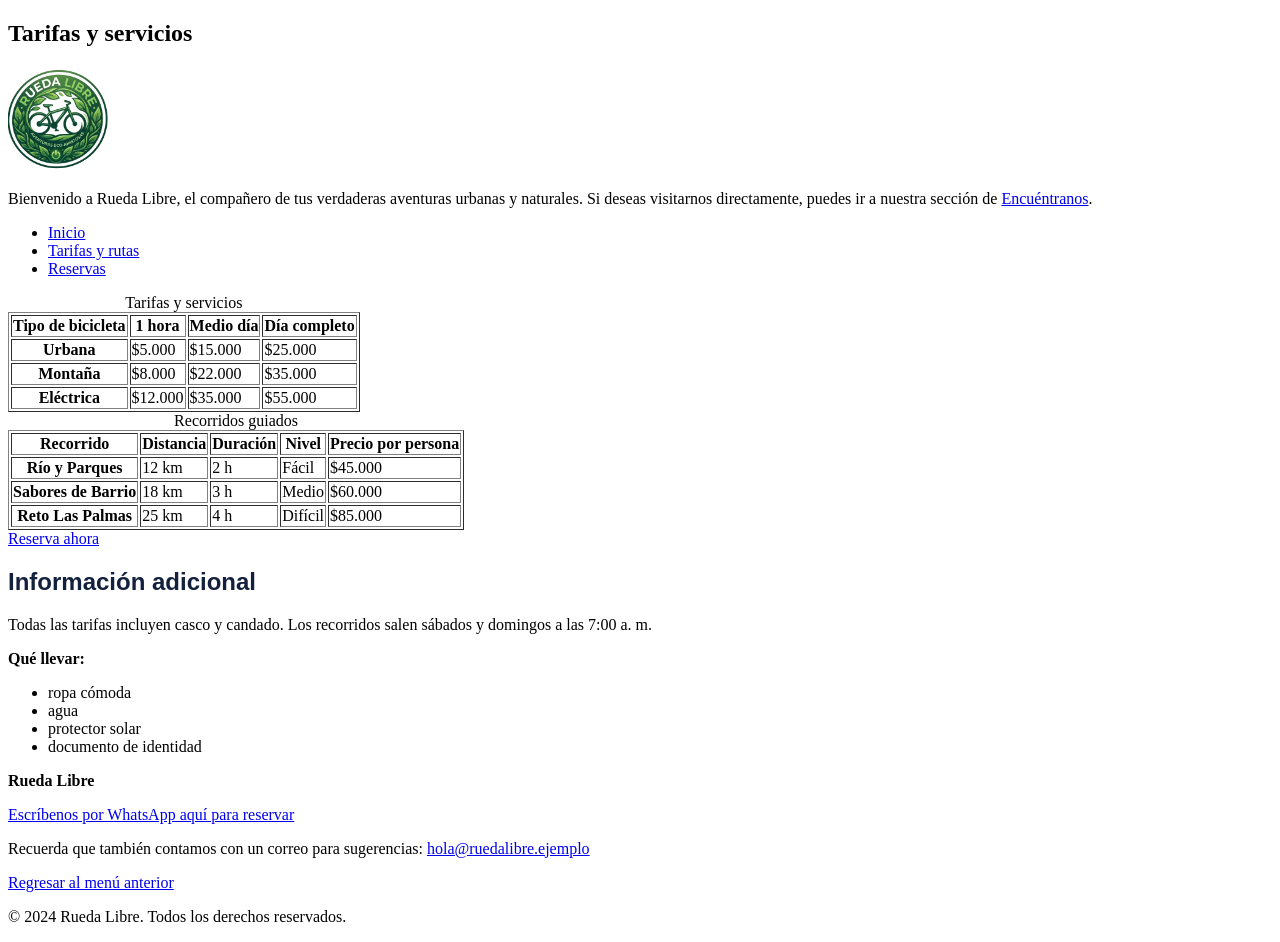
==== rueda-libre/paginas/nuestroservicios.html @ c4ad8934 "se agregan identaciones y se crea repositorio de respaldo" ====
<!DOCTYPE html> 
<html lang="es">
<head>
    <link rel="stylesheet" href="../css/estilos.css">
    <link rel="icon" href="../img/favicon.png" type="image/png">
    <meta charset="UTF-8">
    <meta name="viewport" content="width=device-width, initial-scale=1.0">
    <title>Rueda libre | Alquiler de Bicicletas</title>
</head>
<body>
      <section> <!-- CABECERA DE LA PÁGINA -->
        <header>
          <h1>Tarifas y servicios</h1>
        <div class="logo-principal">
        <img src="../img/logo.png" alt="Logo de Rueda Libre" width="100"> 
        <p>Bienvenido a Rueda Libre, el compañero de tus verdaderas aventuras urbanas y naturales. Si deseas visitarnos directamente, puedes ir a nuestra sección de <a href="../#encuentranos">Encuéntranos</a>.</p>
        </div>
        <nav>
                <ul>
                    <li><a href="../index.html">Inicio</a></li>
                    <li><a href="nuestroservicios.html">Tarifas y rutas</a></li>
                    <li><a href="reserva.html">Reservas</a></li>
                </ul>
            </nav>
          </header>
    </section>
<!--PRIMERA TABLA, TARIFAS Y SERVICIOS -->
  <table border="1">
    <caption>Tarifas y servicios</caption>
    <thead>
      <tr>
        <th scope="col">Tipo de bicicleta</th>
        <th scope="col">1 hora</th>
        <th scope="col">Medio día</th>
        <th scope="col">Día completo</th>
      </tr>
    </thead>
    <tbody>
      <tr>
        <th scope="row">Urbana</th>
        <td>$5.000</td>
        <td>$15.000</td>
        <td>$25.000</td>
      </tr>
      <tr>
        <th scope="row">Montaña</th>
        <td>$8.000</td>
        <td>$22.000</td>
        <td>$35.000</td>
      </tr>
      <tr>
        <th scope="row">Eléctrica</th>
        <td>$12.000</td>
        <td>$35.000</td>
        <td>$55.000</td>
      </tr>
    </tbody>
  </table>
<!--SEGUNDA TABLA, RECORRIDOS GUIADOS -->
  <section id="recorridos-guiados">
    <table border="1">
      <caption>Recorridos guiados</caption>
      <thead>
        <tr>
          <th scope="col">Recorrido</th>
          <th scope="col">Distancia</th>
          <th scope="col">Duración</th>
          <th scope="col">Nivel</th>
          <th scope="col">Precio por persona</th>
        </tr>
      </thead>
      <tbody>
        <tr>
          <th scope="row">Río y Parques</th>
          <td>12 km</td>
          <td>2 h</td>
          <td>Fácil</td>
          <td>$45.000</td>
        </tr>
        <tr>
          <th scope="row">Sabores de Barrio</th>
          <td>18 km</td>
          <td>3 h</td>
          <td>Medio</td>
          <td>$60.000</td>
        </tr>
        <tr>
          <th scope="row">Reto Las Palmas</th>
          <td>25 km</td>
          <td>4 h</td>
          <td>Difícil</td>
          <td>$85.000</td>
        </tr>
      </tbody>
    </table>
    <a href="reserva.html">Reserva ahora</a></li>
    <section>
      <h2>Información adicional</h2>
      <p>Todas las tarifas incluyen casco y candado. Los recorridos salen sábados y domingos a las 7:00 a. m.</p> 
      <p><strong>Qué llevar:</strong></p>
      <ul>
        <li>ropa cómoda</li>
        <li>agua</li>
        <li>protector solar</li>
        <li>documento de identidad</li>
      </ul>
    </section>
    <footer><!-- PIE DE PÁGINA -->
        <p><strong>Rueda Libre</strong></p>
        <p><a href="https://wa.me" target="_blank">Escríbenos por WhatsApp aquí para reservar</a></p>
        <p>Recuerda que también contamos con un correo para sugerencias: <a href="mailto:hola@ruedalibre.ejemplo">hola@ruedalibre.ejemplo</a></p>
        <p><a href="../index.html">Regresar al menú anterior</a></p>
        <p>&copy; 2024 Rueda Libre. Todos los derechos reservados.</p>
    </footer>

</body>
</html>
---- rueda-libre/css/estilos.css ----
:root {
    --color-verde: #1E7A4F;
    --color-azul: #14213D;
    --color-crema: #FAF6EF;
    --color-naranja: #F39A2B;
    --color-gris: #5B6470;

    --fuente-titulos: 'Montserrat', sans-serif;
    --fuente-textos: 'Open Sans', sans-serif;

    --espacio-s: 0.5rem;
    --espacio-m: 1rem;
    --espacio-l: 2rem;
}       
.h1, h2, h3, dt {
    color: var(--color-azul);
    font-family: var(--fuente-titulos);
}
.p {
    color: var(--color-gris);
    font-family: var(--fuente-textos);
}
#header-principal{

}
#quienes-somos{

}
#nuestros-servicios{
}
.recorrido1, .recorrido2, .recorrido3 {
    center;
  border: 1px solid var(--color-gris);
  border-radius: 12px;
  padding: var(--espacio-m);
  background-color: var(--color-crema);
}
#como-alquilar{
}
#encuentranos{
}
#pie-pagina{
}
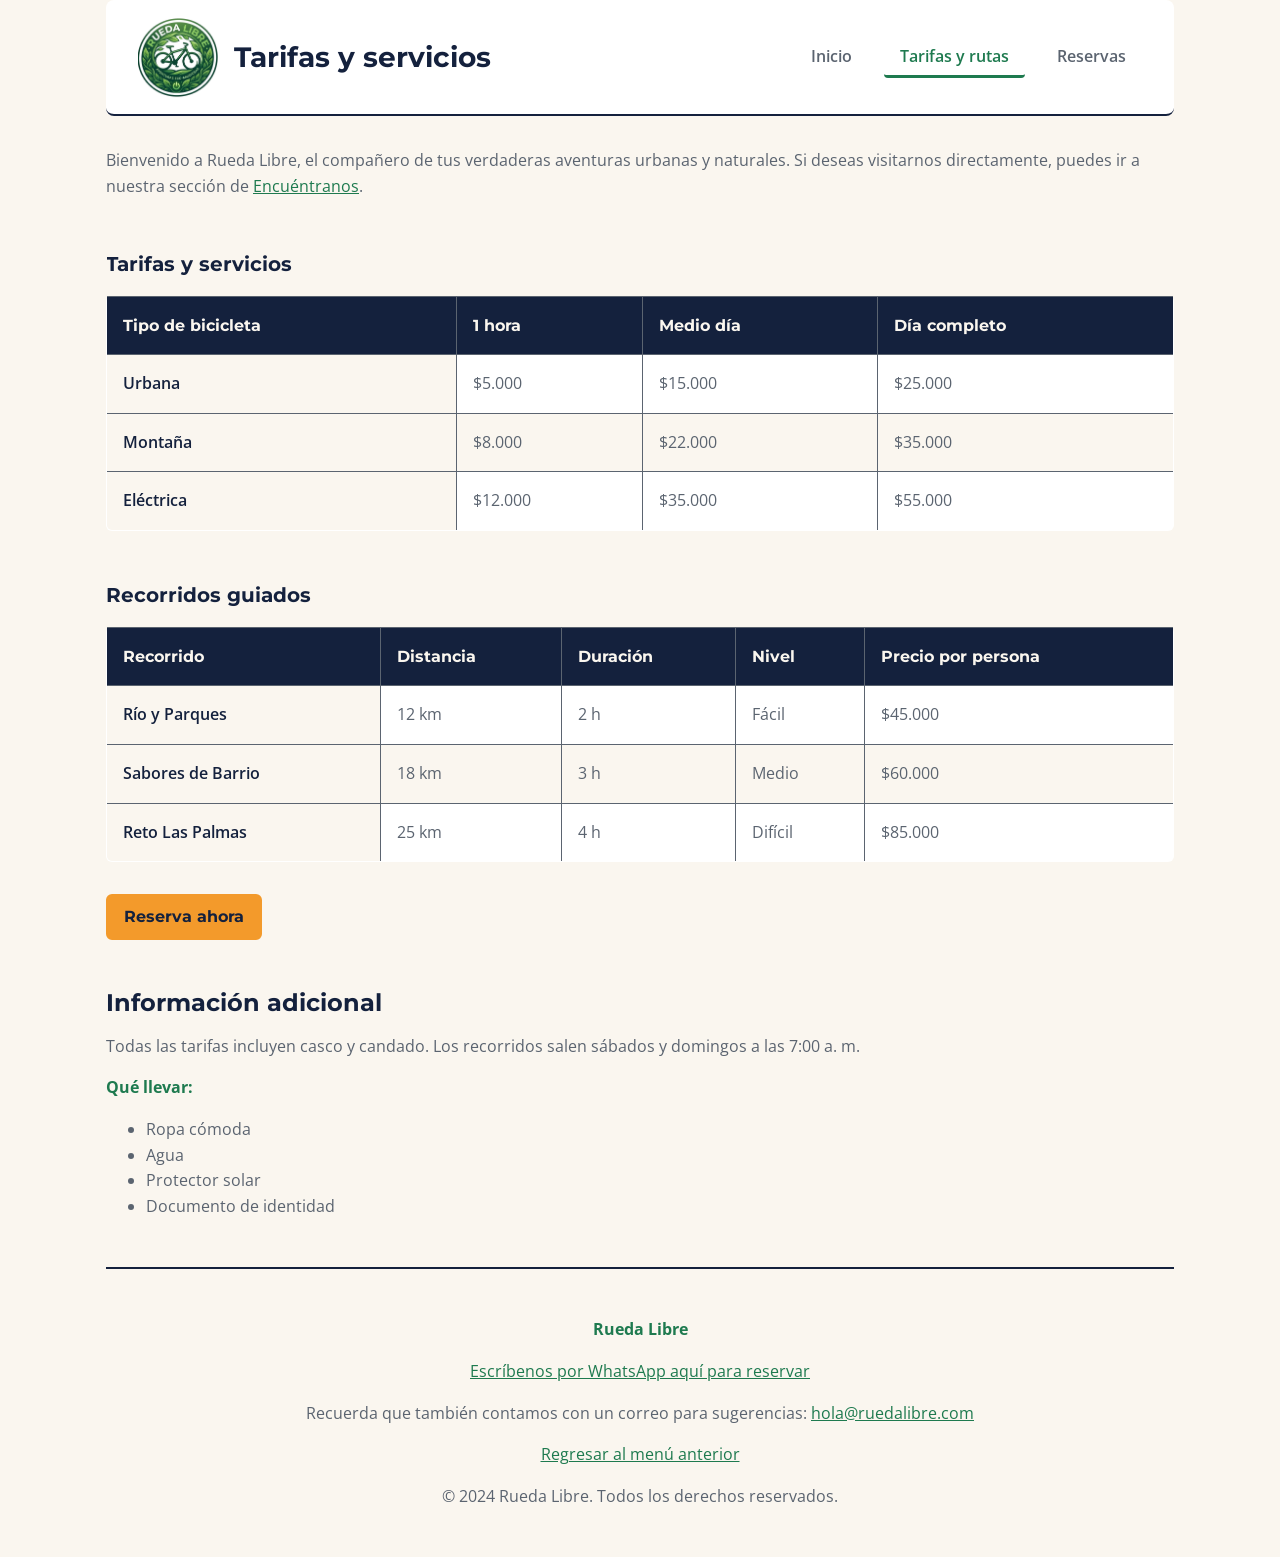
==== commit 9ece6b72: "feat: v1.0 - Consolidación de estilos, variables de marca, accesibilidad y diseño responsivo" ====
--- a/rueda-libre/paginas/nuestroservicios.html
+++ b/rueda-libre/paginas/nuestroservicios.html
@@ -1,117 +1,130 @@
 <!DOCTYPE html> 
 <html lang="es">
 <head>
-    <link rel="stylesheet" href="../css/estilos.css">
-    <link rel="icon" href="../img/favicon.png" type="image/png">
     <meta charset="UTF-8">
     <meta name="viewport" content="width=device-width, initial-scale=1.0">
-    <title>Rueda libre | Alquiler de Bicicletas</title>
+    <title>Rueda libre | Tarifas y rutas</title>
+    <link rel="icon" href="../img/favicon.png" type="image/png">
+    <link rel="preconnect" href="https://fonts.googleapis.com">
+    <link rel="preconnect" href="https://fonts.gstatic.com" crossorigin>
+    <link href="https://fonts.googleapis.com/css2?family=Montserrat:wght@700&family=Open+Sans:wght@400;600&display=swap" rel="stylesheet">
+    <link rel="stylesheet" href="../css/styles.css">
 </head>
 <body>
-      <section> <!-- CABECERA DE LA PÁGINA -->
-        <header>
-          <h1>Tarifas y servicios</h1>
+    <header class="header-principal">
         <div class="logo-principal">
-        <img src="../img/logo.png" alt="Logo de Rueda Libre" width="100"> 
-        <p>Bienvenido a Rueda Libre, el compañero de tus verdaderas aventuras urbanas y naturales. Si deseas visitarnos directamente, puedes ir a nuestra sección de <a href="../#encuentranos">Encuéntranos</a>.</p>
+            <img src="../img/logo.png" alt="Logo de Rueda Libre" width="80"> 
+            <h1>Tarifas y servicios</h1>
         </div>
-        <nav>
-                <ul>
-                    <li><a href="../index.html">Inicio</a></li>
-                    <li><a href="nuestroservicios.html">Tarifas y rutas</a></li>
-                    <li><a href="reserva.html">Reservas</a></li>
-                </ul>
-            </nav>
-          </header>
-    </section>
-<!--PRIMERA TABLA, TARIFAS Y SERVICIOS -->
-  <table border="1">
-    <caption>Tarifas y servicios</caption>
-    <thead>
-      <tr>
-        <th scope="col">Tipo de bicicleta</th>
-        <th scope="col">1 hora</th>
-        <th scope="col">Medio día</th>
-        <th scope="col">Día completo</th>
-      </tr>
-    </thead>
-    <tbody>
-      <tr>
-        <th scope="row">Urbana</th>
-        <td>$5.000</td>
-        <td>$15.000</td>
-        <td>$25.000</td>
-      </tr>
-      <tr>
-        <th scope="row">Montaña</th>
-        <td>$8.000</td>
-        <td>$22.000</td>
-        <td>$35.000</td>
-      </tr>
-      <tr>
-        <th scope="row">Eléctrica</th>
-        <td>$12.000</td>
-        <td>$35.000</td>
-        <td>$55.000</td>
-      </tr>
-    </tbody>
-  </table>
-<!--SEGUNDA TABLA, RECORRIDOS GUIADOS -->
-  <section id="recorridos-guiados">
-    <table border="1">
-      <caption>Recorridos guiados</caption>
-      <thead>
-        <tr>
-          <th scope="col">Recorrido</th>
-          <th scope="col">Distancia</th>
-          <th scope="col">Duración</th>
-          <th scope="col">Nivel</th>
-          <th scope="col">Precio por persona</th>
-        </tr>
-      </thead>
-      <tbody>
-        <tr>
-          <th scope="row">Río y Parques</th>
-          <td>12 km</td>
-          <td>2 h</td>
-          <td>Fácil</td>
-          <td>$45.000</td>
-        </tr>
-        <tr>
-          <th scope="row">Sabores de Barrio</th>
-          <td>18 km</td>
-          <td>3 h</td>
-          <td>Medio</td>
-          <td>$60.000</td>
-        </tr>
-        <tr>
-          <th scope="row">Reto Las Palmas</th>
-          <td>25 km</td>
-          <td>4 h</td>
-          <td>Difícil</td>
-          <td>$85.000</td>
-        </tr>
-      </tbody>
-    </table>
-    <a href="reserva.html">Reserva ahora</a></li>
-    <section>
-      <h2>Información adicional</h2>
-      <p>Todas las tarifas incluyen casco y candado. Los recorridos salen sábados y domingos a las 7:00 a. m.</p> 
-      <p><strong>Qué llevar:</strong></p>
-      <ul>
-        <li>ropa cómoda</li>
-        <li>agua</li>
-        <li>protector solar</li>
-        <li>documento de identidad</li>
-      </ul>
-    </section>
-    <footer><!-- PIE DE PÁGINA -->
+        <nav class="menuinicial">
+            <ul id="menu">
+                <li><a href="../index.html">Inicio</a></li>
+                <li><a href="nuestroservicios.html" class="activo">Tarifas y rutas</a></li>
+                <li><a href="reserva.html">Reservas</a></li>
+            </ul>
+        </nav>
+    </header>
+
+    <main>
+        <section>
+            <p>Bienvenido a Rueda Libre, el compañero de tus verdaderas aventuras urbanas y naturales. Si deseas visitarnos directamente, puedes ir a nuestra sección de <a href="../index.html#encuentranos">Encuéntranos</a>.</p>
+        </section>
+
+        <!-- PRIMERA TABLA: TARIFAS Y SERVICIOS -->
+        <section id="tabla-tarifas">
+            <table>
+                <caption>Tarifas y servicios</caption>
+                <thead>
+                    <tr>
+                        <th scope="col">Tipo de bicicleta</th>
+                        <th scope="col">1 hora</th>
+                        <th scope="col">Medio día</th>
+                        <th scope="col">Día completo</th>
+                    </tr>
+                </thead>
+                <tbody>
+                    <tr>
+                        <th scope="row">Urbana</th>
+                        <td>$5.000</td>
+                        <td>$15.000</td>
+                        <td>$25.000</td>
+                    </tr>
+                    <tr>
+                        <th scope="row">Montaña</th>
+                        <td>$8.000</td>
+                        <td>$22.000</td>
+                        <td>$35.000</td>
+                    </tr>
+                    <tr>
+                        <th scope="row">Eléctrica</th>
+                        <td>$12.000</td>
+                        <td>$35.000</td>
+                        <td>$55.000</td>
+                    </tr>
+                </tbody>
+            </table>
+        </section>
+
+        <!-- SEGUNDA TABLA: RECORRIDOS GUIADOS -->
+        <section id="recorridos-guiados">
+            <table>
+                <caption>Recorridos guiados</caption>
+                <thead>
+                    <tr>
+                        <th scope="col">Recorrido</th>
+                        <th scope="col">Distancia</th>
+                        <th scope="col">Duración</th>
+                        <th scope="col">Nivel</th>
+                        <th scope="col">Precio por persona</th>
+                    </tr>
+                </thead>
+                <tbody>
+                    <tr>
+                        <th scope="row">Río y Parques</th>
+                        <td>12 km</td>
+                        <td>2 h</td>
+                        <td>Fácil</td>
+                        <td>$45.000</td>
+                    </tr>
+                    <tr>
+                        <th scope="row">Sabores de Barrio</th>
+                        <td>18 km</td>
+                        <td>3 h</td>
+                        <td>Medio</td>
+                        <td>$60.000</td>
+                    </tr>
+                    <tr>
+                        <th scope="row">Reto Las Palmas</th>
+                        <td>25 km</td>
+                        <td>4 h</td>
+                        <td>Difícil</td>
+                        <td>$85.000</td>
+                    </tr>
+                </tbody>
+            </table>
+
+            <p><a href="reserva.html" class="btn-cta">Reserva ahora</a></p>
+        </section>
+
+        <section id="info-adicional">
+            <h2>Información adicional</h2>
+            <p>Todas las tarifas incluyen casco y candado. Los recorridos salen sábados y domingos a las 7:00 a. m.</p> 
+            <p><strong>Qué llevar:</strong></p>
+            <ul>
+                <li>Ropa cómoda</li>
+                <li>Agua</li>
+                <li>Protector solar</li>
+                <li>Documento de identidad</li>
+            </ul>
+        </section>
+    </main>
+
+    <footer id="pie-pagina">
         <p><strong>Rueda Libre</strong></p>
-        <p><a href="https://wa.me" target="_blank">Escríbenos por WhatsApp aquí para reservar</a></p>
-        <p>Recuerda que también contamos con un correo para sugerencias: <a href="mailto:hola@ruedalibre.ejemplo">hola@ruedalibre.ejemplo</a></p>
+        <p><a href="https://wa.me" target="_blank" rel="noopener noreferrer">Escríbenos por WhatsApp aquí para reservar</a></p>
+        <p>Recuerda que también contamos con un correo para sugerencias: <a href="mailto:hola@ruedalibre.com">hola@ruedalibre.com</a></p>
         <p><a href="../index.html">Regresar al menú anterior</a></p>
         <p>&copy; 2024 Rueda Libre. Todos los derechos reservados.</p>
     </footer>
-
 </body>
 </html>
--- a/rueda-libre/css/styles.css
+++ b/rueda-libre/css/styles.css
@@ -0,0 +1,394 @@
+:root {
+    /* Paleta de colores de marca */
+    --color-verde: #1E7A4F;
+    --verde-ruta: #1E7A4F;
+    --color-azul: #14213D;
+    --azul-noche: #14213D;
+    --color-crema: #FAF6EF;
+    --crema-fondo: #FAF6EF;
+    --color-naranja: #F39A2B;
+    --naranja-impulso: #F39A2B;
+    --color-gris: #5B6470;
+    --gris-asfalto: #5B6470;
+    --blanco: #FFFFFF;
+
+    /* Familias tipográficas con fuentes de respaldo */
+    --fuente-titulos: 'Montserrat', sans-serif;
+    --fuente-textos: 'Open Sans', sans-serif;
+
+    /* Escala de espaciado en unidades relativas rem */
+    --espacio-xs: 0.25rem;
+    --espacio-s: 0.5rem;
+    --espacio-m: 1rem;
+    --espacio-l: 2rem;
+    --espacio-xl: 3rem;
+}
+
+/* ==========================================================================
+   Base: Box Model y Reseteo Global
+   ========================================================================== */
+*, *::before, *::after {
+    box-sizing: border-box;
+}
+
+body {
+    max-width: 1100px;
+    margin: 0 auto;
+    padding: 0 var(--espacio-m);
+    background-color: var(--color-crema);
+    color: var(--color-gris);
+    font-family: var(--fuente-textos);
+    line-height: 1.6;
+}
+
+/* Encabezados agrupados por selector único con fuente de títulos y color de marca */
+h1, h2, h3, h4, h5, h6, dt {
+    font-family: var(--fuente-titulos);
+    color: var(--color-azul);
+    line-height: 1.25;
+    margin-top: var(--espacio-m);
+    margin-bottom: var(--espacio-s);
+}
+
+img {
+    max-width: 100%;
+    height: auto;
+    display: block;
+}
+
+iframe {
+    border: 0;
+    max-width: 100%;
+}
+
+strong {
+    color: var(--color-verde);
+}
+
+/* ==========================================================================
+   Header y Navegación (Posicionamiento y Accesibilidad)
+   ========================================================================== */
+.header-principal, header {
+    background-color: var(--blanco);
+    border-bottom: 2px solid var(--color-azul);
+    padding: var(--espacio-m) var(--espacio-l);
+    margin-bottom: var(--espacio-l);
+    display: flex;
+    flex-direction: row;
+    align-items: center;
+    justify-content: space-between;
+    gap: var(--espacio-m);
+    border-radius: 8px;
+    position: sticky;
+    top: 0;
+    z-index: 100;
+}
+
+.logo-principal {
+    display: flex;
+    align-items: center;
+    gap: var(--espacio-m);
+}
+
+.logo-principal h1 {
+    margin: 0;
+    font-size: 1.75rem;
+}
+
+.menuinicial ul, #menu {
+    display: flex;
+    gap: var(--espacio-m);
+    list-style: none;
+    padding: 0;
+    margin: 0;
+    align-items: center;
+}
+
+/* Reglas de navegación del compañero (MiniReto 10) */
+#menu a {
+    color: var(--gris-asfalto);
+    text-decoration: none;
+    font-weight: 600;
+    padding: var(--espacio-s) var(--espacio-m);
+    border-radius: 4px;
+    transition: color 0.2s ease, border-bottom 0.2s ease;
+}
+
+.activo {
+    color: var(--verde-ruta);
+    font-weight: 600;
+}
+
+/* Solución del conflicto de especificidad:
+   #menu a tiene especificidad (0,1,0,1) que anulaba .activo (0,0,1,0).
+   Con #menu a.activo elevamos la especificidad a (0,1,1,1) sin !important */
+#menu a.activo,
+#menu .activo {
+    color: var(--verde-ruta);
+    font-weight: 600;
+    border-bottom: 3px solid var(--verde-ruta);
+}
+
+#menu a:hover {
+    color: var(--verde-ruta);
+}
+
+#menu a:focus {
+    outline: 2px solid var(--naranja-impulso);
+    outline-offset: 3px;
+    border-radius: 4px;
+}
+
+/* ==========================================================================
+   Enlaces Generales y Botones de Llamada a la Acción (CTA)
+   ========================================================================== */
+a {
+    color: var(--color-verde);
+    text-decoration: underline;
+    transition: color 0.2s ease;
+}
+
+a:hover {
+    color: var(--color-naranja);
+}
+
+a:focus {
+    outline: 2px solid var(--naranja-impulso);
+    outline-offset: 3px;
+}
+
+.btn-cta, .boton {
+    display: inline-block;
+    background-color: var(--naranja-impulso);
+    color: var(--azul-noche);
+    font-family: var(--fuente-titulos);
+    font-weight: 700;
+    padding: var(--espacio-s) var(--espacio-m);
+    text-decoration: none;
+    border: 2px solid var(--naranja-impulso);
+    border-radius: 6px;
+    cursor: pointer;
+    font-size: 1rem;
+    transition: background-color 0.2s ease, color 0.2s ease, border-color 0.2s ease;
+}
+
+.btn-cta:hover, .boton:hover {
+    background-color: var(--azul-noche);
+    color: var(--crema-fondo);
+    border-color: var(--azul-noche);
+}
+
+.btn-cta:focus, .boton:focus {
+    outline: 3px solid var(--verde-ruta);
+    outline-offset: 3px;
+}
+
+/* ==========================================================================
+   Tarjetas de Servicios y Contenido (Box Model & Espaciado)
+   ========================================================================== */
+section {
+    margin-bottom: var(--espacio-xl);
+}
+
+.recorridos-servicios {
+    display: flex;
+    flex-direction: row;
+    justify-content: space-between;
+    gap: var(--espacio-l);
+    margin: var(--espacio-l) 0;
+}
+
+.recorridos-servicios article {
+    background-color: var(--blanco);
+    border: 2px solid var(--color-azul);
+    border-radius: 8px;
+    padding: var(--espacio-l) var(--espacio-m);
+    flex: 1;
+    display: flex;
+    flex-direction: column;
+    align-items: center;
+    text-align: center;
+    gap: var(--espacio-s);
+    transition: transform 0.2s ease, border-color 0.2s ease;
+}
+
+.recorridos-servicios article:hover {
+    transform: translateY(-4px);
+    border-color: var(--naranja-impulso);
+}
+
+.contenedor-mapa {
+    margin: var(--espacio-m) 0;
+    border-radius: 8px;
+    overflow: hidden;
+}
+
+/* ==========================================================================
+   Tablas de Tarifas y Recorridos (Lectura Clara)
+   ========================================================================== */
+table {
+    width: 100%;
+    border-collapse: collapse;
+    margin: var(--espacio-l) 0;
+    background-color: var(--blanco);
+    border: 1px solid var(--color-gris);
+    border-radius: 6px;
+    overflow: hidden;
+}
+
+caption {
+    font-family: var(--fuente-titulos);
+    font-size: 1.25rem;
+    font-weight: 700;
+    margin-bottom: var(--espacio-m);
+    color: var(--color-azul);
+    text-align: left;
+}
+
+th, td {
+    border: 1px solid var(--color-gris);
+    padding: var(--espacio-m);
+    text-align: left;
+}
+
+thead th {
+    background-color: var(--color-azul);
+    color: var(--color-crema);
+    font-family: var(--fuente-titulos);
+}
+
+tbody th {
+    background-color: var(--color-crema);
+    color: var(--color-azul);
+    font-weight: 600;
+}
+
+tbody tr:nth-child(even) {
+    background-color: var(--color-crema);
+}
+
+/* ==========================================================================
+   Formularios y Campos (Espaciado y Estados de Foco Visibles)
+   ========================================================================== */
+fieldset {
+    border: 2px solid var(--color-azul);
+    border-radius: 8px;
+    padding: var(--espacio-l);
+    margin-bottom: var(--espacio-l);
+    background-color: var(--blanco);
+}
+
+legend {
+    font-family: var(--fuente-titulos);
+    font-weight: 700;
+    padding: 0 var(--espacio-s);
+    color: var(--color-azul);
+    font-size: 1.1rem;
+}
+
+label {
+    display: inline-block;
+    font-weight: 600;
+    color: var(--color-azul);
+    margin-top: var(--espacio-s);
+    margin-bottom: var(--espacio-xs);
+}
+
+input[type="text"],
+input[type="email"],
+input[type="tel"],
+input[type="date"],
+input[type="number"],
+select,
+textarea {
+    width: 100%;
+    padding: var(--espacio-s);
+    border: 1px solid var(--color-gris);
+    border-radius: 4px;
+    font-family: var(--fuente-textos);
+    font-size: 1rem;
+    color: var(--color-azul);
+    background-color: var(--blanco);
+    margin-bottom: var(--espacio-m);
+}
+
+input:focus,
+select:focus,
+textarea:focus {
+    outline: 2px solid var(--naranja-impulso);
+    outline-offset: 2px;
+    border-color: var(--color-azul);
+    background-color: var(--blanco);
+}
+
+input[type="submit"], button[type="submit"] {
+    background-color: var(--naranja-impulso);
+    color: var(--azul-noche);
+    border: 2px solid var(--naranja-impulso);
+    border-radius: 6px;
+    padding: var(--espacio-s) var(--espacio-l);
+    font-family: var(--fuente-titulos);
+    font-size: 1rem;
+    font-weight: 700;
+    cursor: pointer;
+    transition: background-color 0.2s ease, color 0.2s ease, border-color 0.2s ease;
+}
+
+input[type="submit"]:hover, button[type="submit"]:hover {
+    background-color: var(--azul-noche);
+    color: var(--crema-fondo);
+    border-color: var(--azul-noche);
+}
+
+input[type="submit"]:focus, button[type="submit"]:focus {
+    outline: 3px solid var(--verde-ruta);
+    outline-offset: 3px;
+}
+
+/* ==========================================================================
+   Pie de Página
+   ========================================================================== */
+footer, #pie-pagina {
+    margin-top: var(--espacio-xl);
+    padding: var(--espacio-l) var(--espacio-m);
+    border-top: 2px solid var(--color-azul);
+    text-align: center;
+}
+
+/* ==========================================================================
+   Diseño Responsivo (Media Queries)
+   ========================================================================== */
+@media (max-width: 768px) {
+    body {
+        padding: 0 var(--espacio-s);
+    }
+
+    .header-principal, header {
+        flex-direction: column;
+        align-items: center;
+        text-align: center;
+        padding: var(--espacio-m);
+        position: static;
+    }
+
+    .logo-principal {
+        flex-direction: column;
+        justify-content: center;
+    }
+
+    .menuinicial ul, #menu {
+        flex-wrap: wrap;
+        justify-content: center;
+        gap: var(--espacio-s);
+    }
+
+    .recorridos-servicios {
+        flex-direction: column;
+        align-items: stretch;
+    }
+
+    table {
+        display: block;
+        overflow-x: auto;
+    }
+}
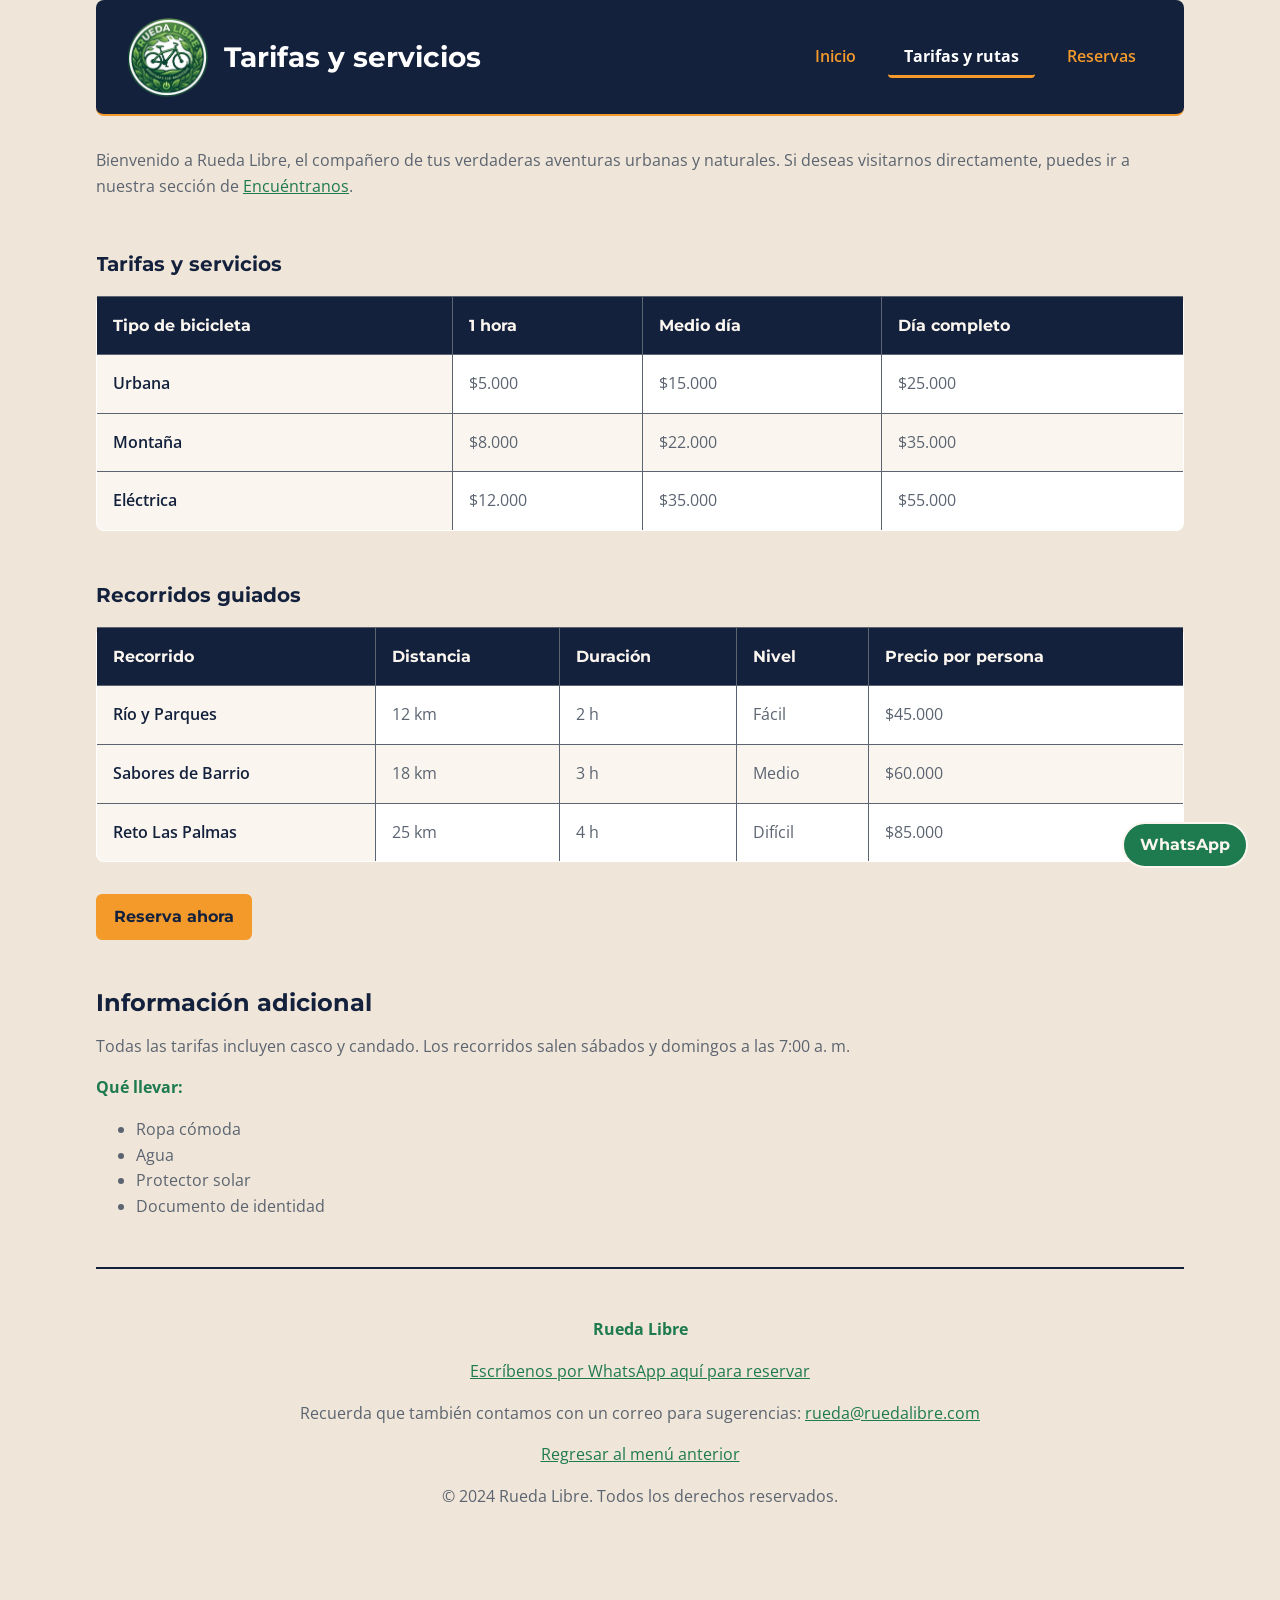
==== commit 105bdecd: "se genera correccines finales del rieda libre v1" ====
--- a/rueda-libre/paginas/nuestroservicios.html
+++ b/rueda-libre/paginas/nuestroservicios.html
@@ -121,10 +121,13 @@
 
     <footer id="pie-pagina">
         <p><strong>Rueda Libre</strong></p>
-        <p><a href="https://wa.me" target="_blank" rel="noopener noreferrer">Escríbenos por WhatsApp aquí para reservar</a></p>
-        <p>Recuerda que también contamos con un correo para sugerencias: <a href="mailto:hola@ruedalibre.com">hola@ruedalibre.com</a></p>
+        <p><a href="https://wa.me/573000000000" target="_blank" rel="noopener noreferrer">Escríbenos por WhatsApp aquí para reservar</a></p>
+        <p>Recuerda que también contamos con un correo para sugerencias: <a href="mailto:rueda@ruedalibre.com">rueda@ruedalibre.com</a></p>
         <p><a href="../index.html">Regresar al menú anterior</a></p>
         <p>&copy; 2024 Rueda Libre. Todos los derechos reservados.</p>
     </footer>
+
+    <!-- Acceso flotante permanente a WhatsApp (MiniReto 12) -->
+    <a href="https://wa.me/573000000000" class="boton-whatsapp" target="_blank" rel="noopener noreferrer">WhatsApp</a>
 </body>
 </html>
--- a/rueda-libre/css/styles.css
+++ b/rueda-libre/css/styles.css
@@ -1,22 +1,26 @@
+/* ==========================================================================
+   1. VARIABLES GLOBALES (PALETA DE MARCA, TIPOGRAFÍAS Y ESPACIADO)
+   ========================================================================== */
 :root {
-    /* Paleta de colores de marca */
+    /* Paleta de colores aprobada de la marca */
     --color-verde: #1E7A4F;
     --verde-ruta: #1E7A4F;
     --color-azul: #14213D;
     --azul-noche: #14213D;
     --color-crema: #FAF6EF;
     --crema-fondo: #FAF6EF;
+    --color-fondo: #EFE5D8; /* Tono cálido natural acorde a la madera y ladrillo de la portada */
     --color-naranja: #F39A2B;
     --naranja-impulso: #F39A2B;
     --color-gris: #5B6470;
     --gris-asfalto: #5B6470;
     --blanco: #FFFFFF;
 
-    /* Familias tipográficas con fuentes de respaldo */
+    /* Familias tipográficas de Google Fonts con respaldo */
     --fuente-titulos: 'Montserrat', sans-serif;
     --fuente-textos: 'Open Sans', sans-serif;
 
-    /* Escala de espaciado en unidades relativas rem */
+    /* Escala de espaciado en unidades relativas (rem) */
     --espacio-xs: 0.25rem;
     --espacio-s: 0.5rem;
     --espacio-m: 1rem;
@@ -25,23 +29,26 @@
 }
 
 /* ==========================================================================
-   Base: Box Model y Reseteo Global
+   2. RESETEO GLOBAL Y MODELO DE CAJA (BOX-SIZING)
    ========================================================================== */
 *, *::before, *::after {
     box-sizing: border-box;
 }
 
+/* ==========================================================================
+   3. ESTILOS BASE Y HERENCIA TIPOGRÁFICA
+   ========================================================================== */
 body {
-    max-width: 1100px;
+    max-width: 70rem;
     margin: 0 auto;
-    padding: 0 var(--espacio-m);
-    background-color: var(--color-crema);
+    padding: 0 var(--espacio-m) 5rem var(--espacio-m);
+    background-color: var(--color-fondo);
     color: var(--color-gris);
     font-family: var(--fuente-textos);
     line-height: 1.6;
 }
 
-/* Encabezados agrupados por selector único con fuente de títulos y color de marca */
+/* Selector agrupado para todos los encabezados con tipografía y color de marca */
 h1, h2, h3, h4, h5, h6, dt {
     font-family: var(--fuente-titulos);
     color: var(--color-azul);
@@ -65,12 +72,16 @@
     color: var(--color-verde);
 }
 
-/* ==========================================================================
-   Header y Navegación (Posicionamiento y Accesibilidad)
+section {
+    margin-bottom: var(--espacio-xl);
+}
+
+/* ==========================================================================
+   4. ENCABEZADO Y NAVEGACIÓN (FONDO AZUL, H1 BLANCO Y ENLACES EN NARANJA)
    ========================================================================== */
 .header-principal, header {
-    background-color: var(--blanco);
-    border-bottom: 2px solid var(--color-azul);
+    background-color: var(--color-azul);
+    border-bottom: 2px solid var(--color-naranja);
     padding: var(--espacio-m) var(--espacio-l);
     margin-bottom: var(--espacio-l);
     display: flex;
@@ -78,7 +89,7 @@
     align-items: center;
     justify-content: space-between;
     gap: var(--espacio-m);
-    border-radius: 8px;
+    border-radius: 0.5rem;
     position: sticky;
     top: 0;
     z-index: 100;
@@ -90,57 +101,67 @@
     gap: var(--espacio-m);
 }
 
-.logo-principal h1 {
+/* Encabezado h1 en color blanco dentro de la cabecera */
+.header-principal h1,
+.logo-principal h1,
+header h1 {
+    color: var(--blanco);
     margin: 0;
     font-size: 1.75rem;
 }
 
+/* Menú en fila con display adecuado */
 .menuinicial ul, #menu {
     display: flex;
+    flex-direction: row;
+    align-items: center;
     gap: var(--espacio-m);
     list-style: none;
     padding: 0;
     margin: 0;
-    align-items: center;
-}
-
-/* Reglas de navegación del compañero (MiniReto 10) */
+}
+
+#menu li {
+    display: inline-block;
+}
+
+/* Enlaces del menú inicial en naranja */
 #menu a {
-    color: var(--gris-asfalto);
+    color: var(--color-naranja);
     text-decoration: none;
     font-weight: 600;
     padding: var(--espacio-s) var(--espacio-m);
-    border-radius: 4px;
+    border-radius: 0.25rem;
     transition: color 0.2s ease, border-bottom 0.2s ease;
 }
 
 .activo {
-    color: var(--verde-ruta);
-    font-weight: 600;
+    color: var(--blanco);
+    font-weight: 700;
 }
 
 /* Solución del conflicto de especificidad:
-   #menu a tiene especificidad (0,1,0,1) que anulaba .activo (0,0,1,0).
-   Con #menu a.activo elevamos la especificidad a (0,1,1,1) sin !important */
+   #menu a (0,1,0,1) anulaba .activo (0,0,1,0).
+   Con #menu a.activo elevamos a (0,1,1,1) sin usar !important */
 #menu a.activo,
 #menu .activo {
-    color: var(--verde-ruta);
-    font-weight: 600;
-    border-bottom: 3px solid var(--verde-ruta);
+    color: var(--blanco);
+    font-weight: 700;
+    border-bottom: 3px solid var(--color-naranja);
 }
 
 #menu a:hover {
-    color: var(--verde-ruta);
+    color: var(--blanco);
 }
 
 #menu a:focus {
-    outline: 2px solid var(--naranja-impulso);
+    outline: 2px solid var(--blanco);
     outline-offset: 3px;
-    border-radius: 4px;
-}
-
-/* ==========================================================================
-   Enlaces Generales y Botones de Llamada a la Acción (CTA)
+    border-radius: 0.25rem;
+}
+
+/* ==========================================================================
+   5. ENLACES GENERALES Y BOTONES DE LLAMADA A LA ACCIÓN (CTA)
    ========================================================================== */
 a {
     color: var(--color-verde);
@@ -166,7 +187,7 @@
     padding: var(--espacio-s) var(--espacio-m);
     text-decoration: none;
     border: 2px solid var(--naranja-impulso);
-    border-radius: 6px;
+    border-radius: 0.375rem;
     cursor: pointer;
     font-size: 1rem;
     transition: background-color 0.2s ease, color 0.2s ease, border-color 0.2s ease;
@@ -184,12 +205,19 @@
 }
 
 /* ==========================================================================
-   Tarjetas de Servicios y Contenido (Box Model & Espaciado)
-   ========================================================================== */
-section {
-    margin-bottom: var(--espacio-xl);
-}
-
+   6. PORTADA DE INICIO (ALTURA EN VH)
+   ========================================================================== */
+.imagen-portada {
+    width: 100%;
+    min-height: 40vh;
+    object-fit: cover;
+    border-radius: 0.5rem;
+    margin: var(--espacio-m) 0;
+}
+
+/* ==========================================================================
+   7. TARJETAS DE SERVICIOS (BOX MODEL, IMAGEN AL 100% Y ETIQUETA POSICIONADA)
+   ========================================================================== */
 .recorridos-servicios {
     display: flex;
     flex-direction: row;
@@ -198,33 +226,57 @@
     margin: var(--espacio-l) 0;
 }
 
-.recorridos-servicios article {
-    background-color: var(--blanco);
+.recorridos-servicios article, .tarjeta-servicio {
+    position: relative;
+    background-color: var(--color-fondo);
     border: 2px solid var(--color-azul);
-    border-radius: 8px;
+    border-radius: 0.5rem;
     padding: var(--espacio-l) var(--espacio-m);
     flex: 1;
     display: flex;
     flex-direction: column;
     align-items: center;
     text-align: center;
-    gap: var(--espacio-s);
+    gap: var(--espacio-m);
     transition: transform 0.2s ease, border-color 0.2s ease;
 }
 
-.recorridos-servicios article:hover {
-    transform: translateY(-4px);
+.recorridos-servicios article:hover, .tarjeta-servicio:hover {
+    transform: translateY(-0.25rem);
     border-color: var(--naranja-impulso);
+}
+
+/* La imagen ocupa todo el ancho de la tarjeta en porcentaje */
+.recorridos-servicios article img, .tarjeta-servicio img {
+    width: 100%;
+    height: auto;
+    border-radius: 0.25rem;
+}
+
+/* Etiqueta "Nuevo" posicionada en esquina superior sin desplazar contenido */
+.etiqueta-nuevo {
+    position: absolute;
+    top: var(--espacio-s);
+    right: var(--espacio-s);
+    background-color: var(--color-verde);
+    color: var(--color-crema);
+    font-family: var(--fuente-titulos);
+    font-size: 0.75rem;
+    font-weight: 700;
+    padding: var(--espacio-xs) var(--espacio-s);
+    border-radius: 0.25rem;
+    text-transform: uppercase;
+    letter-spacing: 0.05rem;
 }
 
 .contenedor-mapa {
     margin: var(--espacio-m) 0;
-    border-radius: 8px;
+    border-radius: 0.5rem;
     overflow: hidden;
 }
 
 /* ==========================================================================
-   Tablas de Tarifas y Recorridos (Lectura Clara)
+   8. TABLAS DE TARIFAS Y RECORRIDOS (ESPACIADO EN REM Y BORDES EN PX)
    ========================================================================== */
 table {
     width: 100%;
@@ -232,7 +284,7 @@
     margin: var(--espacio-l) 0;
     background-color: var(--blanco);
     border: 1px solid var(--color-gris);
-    border-radius: 6px;
+    border-radius: 0.5rem;
     overflow: hidden;
 }
 
@@ -255,6 +307,7 @@
     background-color: var(--color-azul);
     color: var(--color-crema);
     font-family: var(--fuente-titulos);
+    font-weight: 700;
 }
 
 tbody th {
@@ -268,11 +321,11 @@
 }
 
 /* ==========================================================================
-   Formularios y Campos (Espaciado y Estados de Foco Visibles)
+   9. FORMULARIOS (CAMPOS AL 100%, ETIQUETA SOBRE CAMPO Y FOCO ACCESIBLE)
    ========================================================================== */
 fieldset {
     border: 2px solid var(--color-azul);
-    border-radius: 8px;
+    border-radius: 0.5rem;
     padding: var(--espacio-l);
     margin-bottom: var(--espacio-l);
     background-color: var(--blanco);
@@ -287,10 +340,10 @@
 }
 
 label {
-    display: inline-block;
+    display: block;
     font-weight: 600;
     color: var(--color-azul);
-    margin-top: var(--espacio-s);
+    margin-top: var(--espacio-m);
     margin-bottom: var(--espacio-xs);
 }
 
@@ -301,15 +354,16 @@
 input[type="number"],
 select,
 textarea {
+    display: block;
     width: 100%;
     padding: var(--espacio-s);
     border: 1px solid var(--color-gris);
-    border-radius: 4px;
+    border-radius: 0.25rem;
     font-family: var(--fuente-textos);
     font-size: 1rem;
     color: var(--color-azul);
     background-color: var(--blanco);
-    margin-bottom: var(--espacio-m);
+    margin-bottom: var(--espacio-s);
 }
 
 input:focus,
@@ -321,12 +375,14 @@
     background-color: var(--blanco);
 }
 
+/* Botón de formulario con relleno generoso */
 input[type="submit"], button[type="submit"] {
+    display: inline-block;
     background-color: var(--naranja-impulso);
     color: var(--azul-noche);
     border: 2px solid var(--naranja-impulso);
-    border-radius: 6px;
-    padding: var(--espacio-s) var(--espacio-l);
+    border-radius: 0.375rem;
+    padding: var(--espacio-m) var(--espacio-l);
     font-family: var(--fuente-titulos);
     font-size: 1rem;
     font-weight: 700;
@@ -346,7 +402,39 @@
 }
 
 /* ==========================================================================
-   Pie de Página
+   10. BOTÓN FLOTANTE DE WHATSAPP (POSICIONAMIENTO FIJO)
+   ========================================================================== */
+.boton-whatsapp {
+    position: fixed;
+    bottom: var(--espacio-l);
+    right: var(--espacio-l);
+    background-color: var(--color-verde);
+    color: var(--color-crema);
+    font-family: var(--fuente-titulos);
+    font-weight: 700;
+    font-size: 1rem;
+    padding: var(--espacio-s) var(--espacio-m);
+    border-radius: 2rem;
+    text-decoration: none;
+    border: 2px solid var(--color-crema);
+    z-index: 1000;
+    display: inline-block;
+    transition: background-color 0.2s ease, transform 0.2s ease;
+}
+
+.boton-whatsapp:hover {
+    background-color: var(--color-azul);
+    color: var(--color-crema);
+    transform: scale(1.05);
+}
+
+.boton-whatsapp:focus {
+    outline: 3px solid var(--color-naranja);
+    outline-offset: 3px;
+}
+
+/* ==========================================================================
+   11. PIE DE PÁGINA
    ========================================================================== */
 footer, #pie-pagina {
     margin-top: var(--espacio-xl);
@@ -356,11 +444,11 @@
 }
 
 /* ==========================================================================
-   Diseño Responsivo (Media Queries)
+   12. DISEÑO RESPONSIVO (MEDIA QUERIES)
    ========================================================================== */
 @media (max-width: 768px) {
     body {
-        padding: 0 var(--espacio-s);
+        padding: 0 var(--espacio-s) 6rem var(--espacio-s);
     }
 
     .header-principal, header {
@@ -391,4 +479,9 @@
         display: block;
         overflow-x: auto;
     }
-}
+
+    .boton-whatsapp {
+        bottom: var(--espacio-m);
+        right: var(--espacio-m);
+    }
+}
